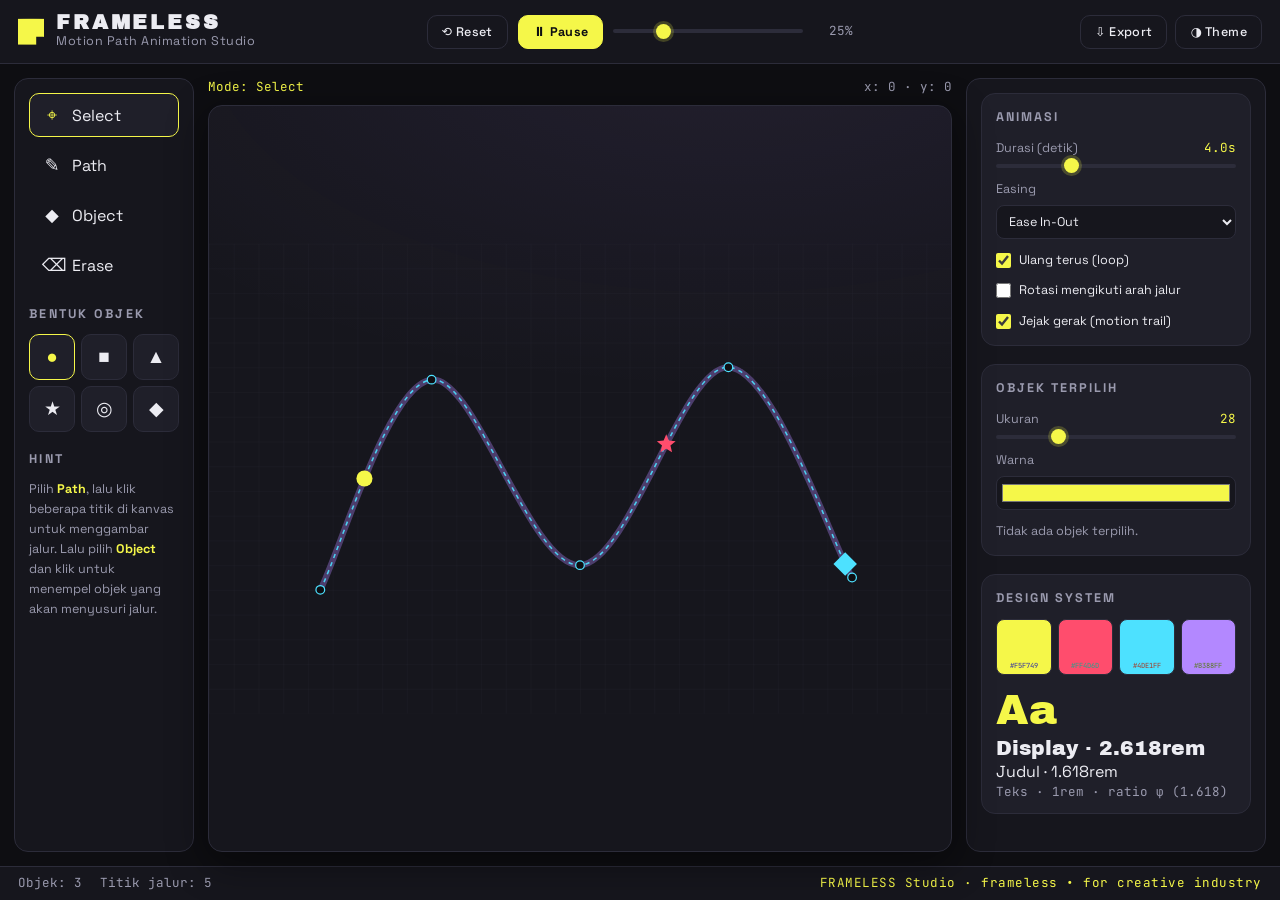
==== index.html @ 623d130c "FRAMELESS Motion Path Animation Studio: initial commit" ====
<!DOCTYPE html>
<html lang="id">
<head>
  <meta charset="UTF-8" />
  <meta name="viewport" content="width=device-width, initial-scale=1.0" />
  <meta name="description" content="FRAMELESS Motion Path Animation Studio — alat multifungsi untuk desainer kreatif. Gambar jalur gerak, animasikan objek, dan kelola design system." />
  <title>FRAMELESS · Motion Path Animation Studio</title>
  <link rel="preconnect" href="https://fonts.googleapis.com" />
  <link rel="preconnect" href="https://fonts.gstatic.com" crossorigin />
  <link href="https://fonts.googleapis.com/css2?family=Space+Grotesk:wght@400;500;700&family=Archivo+Black&family=JetBrains+Mono:wght@400;500&display=swap" rel="stylesheet" />
  <link rel="stylesheet" href="styles.css" />
</head>
<body>
  <!-- ============ TOP BAR ============ -->
  <header class="topbar">
    <div class="brand">
      <span class="brand__mark" aria-hidden="true"></span>
      <div class="brand__text">
        <h1 class="brand__name">FRAMELESS</h1>
        <p class="brand__tag">Motion Path Animation Studio</p>
      </div>
    </div>

    <div class="transport" role="group" aria-label="Kontrol pemutaran">
      <button class="btn btn--ghost" id="btnReset" title="Reset ke awal">⟲ Reset</button>
      <button class="btn btn--primary" id="btnPlay" title="Putar / Jeda animasi">▶ Play</button>
      <div class="transport__scrub">
        <input type="range" id="scrubber" min="0" max="1000" value="0" step="1" aria-label="Garis waktu" />
        <span class="transport__time" id="timeLabel">0%</span>
      </div>
    </div>

    <div class="topbar__right">
      <button class="btn btn--ghost" id="btnExport" title="Ekspor konfigurasi sebagai JSON">⇩ Export</button>
      <button class="btn btn--ghost" id="btnTheme" title="Ganti suasana warna">◑ Theme</button>
    </div>
  </header>

  <!-- ============ WORKSPACE ============ -->
  <main class="workspace">
    <!-- ---- LEFT: TOOLS ---- -->
    <aside class="rail rail--left" aria-label="Perkakas">
      <nav class="tools">
        <button class="tool is-active" data-tool="select" title="Pilih & pindahkan objek (V)">
          <span class="tool__icon">⌖</span><span class="tool__label">Select</span>
        </button>
        <button class="tool" data-tool="path" title="Gambar jalur gerak (P)">
          <span class="tool__icon">✎</span><span class="tool__label">Path</span>
        </button>
        <button class="tool" data-tool="object" title="Tempel objek (O)">
          <span class="tool__icon">◆</span><span class="tool__label">Object</span>
        </button>
        <button class="tool" data-tool="erase" title="Hapus (E)">
          <span class="tool__icon">⌫</span><span class="tool__label">Erase</span>
        </button>
      </nav>

      <div class="rail__group">
        <h2 class="rail__title">Bentuk Objek</h2>
        <div class="shape-grid" id="shapeGrid">
          <button class="shape is-active" data-shape="circle" aria-label="Lingkaran">●</button>
          <button class="shape" data-shape="square" aria-label="Kotak">■</button>
          <button class="shape" data-shape="triangle" aria-label="Segitiga">▲</button>
          <button class="shape" data-shape="star" aria-label="Bintang">★</button>
          <button class="shape" data-shape="ring" aria-label="Cincin">◎</button>
          <button class="shape" data-shape="diamond" aria-label="Berlian">◆</button>
        </div>
      </div>

      <div class="rail__group">
        <h2 class="rail__title">Hint</h2>
        <p class="hint" id="hint">Pilih <b>Path</b>, lalu klik beberapa titik di kanvas untuk menggambar jalur. Lalu pilih <b>Object</b> dan klik untuk menempel objek yang akan menyusuri jalur.</p>
      </div>
    </aside>

    <!-- ---- CENTER: CANVAS ---- -->
    <section class="stage" aria-label="Kanvas">
      <div class="stage__meta">
        <span id="stageHint" class="stage__hint">Mode: Select</span>
        <span class="stage__coords" id="coords">x: 0 · y: 0</span>
      </div>
      <div class="canvas-wrap" id="canvasWrap">
        <svg id="canvas" class="canvas" viewBox="0 0 1200 760" preserveAspectRatio="xMidYMid meet">
          <defs>
            <pattern id="grid" width="40" height="40" patternUnits="userSpaceOnUse">
              <path d="M 40 0 L 0 0 0 40" fill="none" class="grid-line" />
            </pattern>
          </defs>
          <rect width="100%" height="100%" fill="url(#grid)" />
          <!-- path, objects, dan traveling markers di-inject oleh app.js -->
          <g id="layerPaths"></g>
          <g id="layerObjects"></g>
          <g id="layerTravelers"></g>
        </svg>
      </div>
    </section>

    <!-- ---- RIGHT: PROPERTIES + DESIGN SYSTEM ---- -->
    <aside class="rail rail--right" aria-label="Properti">
      <div class="panel">
        <h2 class="panel__title">Animasi</h2>
        <label class="field">
          <span class="field__label">Durasi (detik)</span>
          <input type="range" id="duration" min="0.5" max="12" step="0.1" value="4" />
          <output class="field__out" id="durationOut">4.0s</output>
        </label>
        <label class="field">
          <span class="field__label">Easing</span>
          <select id="easing">
            <option value="linear">Linear</option>
            <option value="easeInOut" selected>Ease In-Out</option>
            <option value="easeIn">Ease In</option>
            <option value="easeOut">Ease Out</option>
            <option value="elastic">Elastic</option>
            <option value="bounce">Bounce</option>
          </select>
        </label>
        <label class="field field--check">
          <input type="checkbox" id="loop" checked />
          <span>Ulang terus (loop)</span>
        </label>
        <label class="field field--check">
          <input type="checkbox" id="orient" />
          <span>Rotasi mengikuti arah jalur</span>
        </label>
        <label class="field field--check">
          <input type="checkbox" id="trail" checked />
          <span>Jejak gerak (motion trail)</span>
        </label>
      </div>

      <div class="panel">
        <h2 class="panel__title">Objek Terpilih</h2>
        <label class="field">
          <span class="field__label">Ukuran</span>
          <input type="range" id="objSize" min="8" max="90" step="1" value="28" />
          <output class="field__out" id="objSizeOut">28</output>
        </label>
        <label class="field">
          <span class="field__label">Warna</span>
          <input type="color" id="objColor" value="#F5F749" />
        </label>
        <p class="panel__note" id="objNote">Tidak ada objek terpilih.</p>
      </div>

      <div class="panel">
        <h2 class="panel__title">Design System</h2>
        <div class="palette" id="palette" aria-label="Palet warna aktif"></div>
        <div class="type-scale">
          <p class="ts ts--xl">Aa</p>
          <p class="ts ts--lg">Display · 2.618rem</p>
          <p class="ts ts--md">Judul · 1.618rem</p>
          <p class="ts ts--sm">Teks · 1rem · ratio φ (1.618)</p>
        </div>
      </div>
    </aside>
  </main>

  <footer class="statusbar">
    <span id="statusObjects">Objek: 0</span>
    <span id="statusPoints">Titik jalur: 0</span>
    <span class="statusbar__spacer"></span>
    <span class="statusbar__credit">FRAMELESS Studio · frameless • for creative industry</span>
  </footer>

  <script src="app.js"></script>
</body>
</html>
---- styles.css ----
/* =========================================================
   FRAMELESS · Motion Path Animation Studio
   Design System — anti-mainstream "brutalist neon lab"
   Rasio tipografi: Golden Ratio φ = 1.618
   ========================================================= */

:root {
  /* ---- Palet: "Midnight Lab" (default) ---- */
  --bg:        #0E0E12;   /* near-black ink      */
  --bg-2:      #16161D;   /* panel surface       */
  --bg-3:      #1F1F29;   /* raised surface      */
  --line:      #2C2C3A;   /* hairline border     */
  --ink:       #ECECF2;   /* primary text        */
  --ink-soft:  #9A9AAE;   /* secondary text      */

  --accent:    #F5F749;   /* acid lime — signature */
  --accent-2:  #FF4D6D;   /* hot coral           */
  --accent-3:  #4DE1FF;   /* cyber cyan          */
  --accent-4:  #B388FF;   /* ultraviolet         */

  /* ---- Tipografi skala φ (base 16px) ---- */
  --t-xl: 2.618rem;
  --t-lg: 1.618rem;
  --t-md: 1.272rem;
  --t-sm: 1rem;
  --t-xs: 0.786rem;

  --font-display: "Archivo Black", system-ui, sans-serif;
  --font-ui: "Space Grotesk", system-ui, sans-serif;
  --font-mono: "JetBrains Mono", ui-monospace, monospace;

  /* ---- Layout ---- */
  --rail-left: 180px;
  --rail-right: 300px;
  --topbar-h: 64px;
  --status-h: 34px;
  --radius: 14px;
  --gap: 14px;

  --shadow: 0 10px 40px rgba(0,0,0,.45);
}

/* "Solar" alt theme — ditukar via .theme-solar di <body> */
body.theme-solar {
  --bg:       #F4F1E8;
  --bg-2:     #FFFFFF;
  --bg-3:     #EDE8DA;
  --line:     #D8D1BE;
  --ink:      #1A1A20;
  --ink-soft: #6B6657;
  --accent:   #FF5A1F;
  --accent-2: #0057FF;
  --accent-3: #00A878;
  --accent-4: #9B51E0;
  --shadow:   0 10px 40px rgba(0,0,0,.12);
}

* { box-sizing: border-box; margin: 0; padding: 0; }

html, body { height: 100%; }

body {
  background: var(--bg);
  color: var(--ink);
  font-family: var(--font-ui);
  font-size: var(--t-sm);
  line-height: 1.5;
  display: grid;
  grid-template-rows: var(--topbar-h) 1fr var(--status-h);
  height: 100vh;
  overflow: hidden;
  -webkit-font-smoothing: antialiased;
  transition: background .3s ease, color .3s ease;
}

/* =================== TOP BAR =================== */
.topbar {
  display: grid;
  grid-template-columns: 1fr auto 1fr;
  align-items: center;
  gap: var(--gap);
  padding: 0 18px;
  background: var(--bg-2);
  border-bottom: 1px solid var(--line);
}

.brand { display: flex; align-items: center; gap: 12px; }
.brand__mark {
  width: 26px; height: 26px;
  background: var(--accent);
  clip-path: polygon(0 0, 100% 0, 100% 70%, 70% 70%, 70% 100%, 0 100%);
  box-shadow: 0 0 18px var(--accent);
}
.brand__name {
  font-family: var(--font-display);
  font-size: var(--t-md);
  letter-spacing: .14em;
  line-height: 1;
}
.brand__tag {
  font-size: var(--t-xs);
  color: var(--ink-soft);
  letter-spacing: .04em;
}

.transport { display: flex; align-items: center; gap: 10px; }
.transport__scrub { display: flex; align-items: center; gap: 8px; min-width: 240px; }
.transport__time {
  font-family: var(--font-mono);
  font-size: var(--t-xs);
  color: var(--ink-soft);
  min-width: 42px; text-align: right;
}
.topbar__right { display: flex; justify-content: flex-end; gap: 8px; }

/* =================== BUTTONS =================== */
.btn {
  font-family: var(--font-ui);
  font-size: var(--t-xs);
  font-weight: 500;
  letter-spacing: .03em;
  color: var(--ink);
  background: var(--bg-3);
  border: 1px solid var(--line);
  border-radius: 10px;
  padding: 8px 14px;
  cursor: pointer;
  transition: transform .08s ease, background .2s ease, border-color .2s ease;
  white-space: nowrap;
}
.btn:hover { border-color: var(--accent); transform: translateY(-1px); }
.btn:active { transform: translateY(0); }
.btn--primary {
  background: var(--accent);
  color: #0E0E12;
  border-color: var(--accent);
  font-weight: 700;
}
.btn--primary:hover { box-shadow: 0 0 16px var(--accent); }
.btn--ghost { background: transparent; }

/* =================== WORKSPACE =================== */
.workspace {
  display: grid;
  grid-template-columns: var(--rail-left) 1fr var(--rail-right);
  gap: var(--gap);
  padding: var(--gap);
  min-height: 0;
}

.rail {
  background: var(--bg-2);
  border: 1px solid var(--line);
  border-radius: var(--radius);
  padding: 14px;
  overflow-y: auto;
  display: flex;
  flex-direction: column;
  gap: 18px;
}

.rail__group { display: flex; flex-direction: column; gap: 10px; }
.rail__title {
  font-size: var(--t-xs);
  text-transform: uppercase;
  letter-spacing: .18em;
  color: var(--ink-soft);
  font-weight: 700;
}

/* ---- Tools ---- */
.tools { display: flex; flex-direction: column; gap: 6px; }
.tool {
  display: flex; align-items: center; gap: 10px;
  padding: 10px 12px;
  background: transparent;
  border: 1px solid transparent;
  border-radius: 10px;
  color: var(--ink);
  cursor: pointer;
  font-family: var(--font-ui);
  font-size: var(--t-sm);
  transition: background .15s ease, border-color .15s ease;
  text-align: left;
}
.tool:hover { background: var(--bg-3); }
.tool.is-active {
  background: var(--bg-3);
  border-color: var(--accent);
}
.tool.is-active .tool__icon { color: var(--accent); }
.tool__icon { font-size: 1.1rem; width: 20px; text-align: center; }

/* ---- Shape grid ---- */
.shape-grid { display: grid; grid-template-columns: repeat(3, 1fr); gap: 6px; }
.shape {
  aspect-ratio: 1;
  display: grid; place-items: center;
  font-size: 1.2rem;
  background: var(--bg-3);
  border: 1px solid var(--line);
  border-radius: 10px;
  color: var(--ink);
  cursor: pointer;
  transition: border-color .15s ease, transform .08s ease;
}
.shape:hover { transform: translateY(-2px); }
.shape.is-active { border-color: var(--accent); color: var(--accent); }

.hint {
  font-size: var(--t-xs);
  color: var(--ink-soft);
  line-height: 1.6;
}
.hint b { color: var(--accent); font-weight: 700; }

/* =================== STAGE =================== */
.stage {
  display: flex;
  flex-direction: column;
  gap: 8px;
  min-width: 0;
}
.stage__meta {
  display: flex; justify-content: space-between; align-items: center;
  font-family: var(--font-mono);
  font-size: var(--t-xs);
  color: var(--ink-soft);
}
.stage__hint { color: var(--accent); }

.canvas-wrap {
  flex: 1;
  background:
    radial-gradient(1200px 600px at 70% -10%, rgba(179,136,255,.08), transparent 60%),
    var(--bg-2);
  border: 1px solid var(--line);
  border-radius: var(--radius);
  overflow: hidden;
  box-shadow: var(--shadow);
  position: relative;
  min-height: 0;
}
.canvas-wrap { touch-action: none; }
.canvas { width: 100%; height: 100%; display: block; cursor: crosshair; touch-action: none; }
.mp-node, .mp-obj { touch-action: none; }
.grid-line { stroke: var(--line); stroke-width: 1; opacity: .5; }

/* SVG motion elements */
.mp-path {
  fill: none;
  stroke: var(--accent-3);
  stroke-width: 2.5;
  stroke-dasharray: 7 7;
  opacity: .9;
}
.mp-node {
  fill: var(--bg);
  stroke: var(--accent-3);
  stroke-width: 2;
  cursor: grab;
}
.mp-node:hover { fill: var(--accent-3); }
.mp-trail { fill: none; opacity: .35; }
.mp-obj { cursor: pointer; }
.mp-obj.is-selected { outline: none; }
.sel-ring {
  fill: none;
  stroke: var(--accent);
  stroke-width: 2;
  stroke-dasharray: 4 4;
}

/* =================== PANELS (right) =================== */
.panel {
  background: var(--bg-3);
  border: 1px solid var(--line);
  border-radius: var(--radius);
  padding: 14px;
  display: flex;
  flex-direction: column;
  gap: 12px;
}
.panel__title {
  font-size: var(--t-xs);
  text-transform: uppercase;
  letter-spacing: .16em;
  color: var(--ink-soft);
  font-weight: 700;
}
.panel__note { font-size: var(--t-xs); color: var(--ink-soft); }

.field { display: flex; flex-direction: column; gap: 6px; position: relative; }
.field__label { font-size: var(--t-xs); color: var(--ink-soft); }
.field__out {
  position: absolute; right: 0; top: 0;
  font-family: var(--font-mono);
  font-size: var(--t-xs);
  color: var(--accent);
}
.field--check { flex-direction: row; align-items: center; gap: 8px; }
.field--check span { font-size: var(--t-xs); }

input[type="range"] {
  -webkit-appearance: none; appearance: none;
  width: 100%; height: 4px;
  background: var(--line);
  border-radius: 4px; outline: none;
}
input[type="range"]::-webkit-slider-thumb {
  -webkit-appearance: none; appearance: none;
  width: 15px; height: 15px; border-radius: 50%;
  background: var(--accent); cursor: pointer;
  box-shadow: 0 0 0 3px rgba(245,247,73,.2);
}
input[type="range"]::-moz-range-thumb {
  width: 15px; height: 15px; border: none; border-radius: 50%;
  background: var(--accent); cursor: pointer;
}
select, input[type="color"] {
  width: 100%;
  background: var(--bg-2);
  color: var(--ink);
  border: 1px solid var(--line);
  border-radius: 8px;
  padding: 7px 8px;
  font-family: var(--font-ui);
  font-size: var(--t-xs);
  cursor: pointer;
}
input[type="color"] { height: 34px; padding: 3px; }
input[type="checkbox"] { accent-color: var(--accent); width: 15px; height: 15px; cursor: pointer; }

/* ---- Palette swatches ---- */
.palette { display: grid; grid-template-columns: repeat(4, 1fr); gap: 6px; }
.swatch {
  aspect-ratio: 1;
  border-radius: 8px;
  border: 1px solid var(--line);
  position: relative;
  cursor: pointer;
}
.swatch::after {
  content: attr(data-hex);
  position: absolute; inset: auto 0 2px 0;
  font-family: var(--font-mono);
  font-size: 7px;
  text-align: center;
  color: rgba(255,255,255,.85);
  mix-blend-mode: difference;
}

/* ---- Type scale showcase ---- */
.type-scale { display: flex; flex-direction: column; gap: 4px; }
.ts { line-height: 1.1; }
.ts--xl { font-family: var(--font-display); font-size: var(--t-xl); color: var(--accent); }
.ts--lg { font-family: var(--font-display); font-size: var(--t-md); }
.ts--md { font-size: var(--t-sm); color: var(--ink); }
.ts--sm { font-size: var(--t-xs); color: var(--ink-soft); font-family: var(--font-mono); }

/* =================== STATUS BAR =================== */
.statusbar {
  display: flex; align-items: center; gap: 18px;
  padding: 0 18px;
  background: var(--bg-2);
  border-top: 1px solid var(--line);
  font-family: var(--font-mono);
  font-size: var(--t-xs);
  color: var(--ink-soft);
}
.statusbar__spacer { flex: 1; }
.statusbar__credit { color: var(--accent); letter-spacing: .04em; }

/* =================== SCROLLBAR =================== */
.rail::-webkit-scrollbar { width: 8px; }
.rail::-webkit-scrollbar-thumb { background: var(--line); border-radius: 8px; }

/* =================== RESPONSIVE =================== */
@media (max-width: 1024px) {
  :root { --rail-left: 140px; --rail-right: 240px; }
  .transport__scrub { min-width: 150px; }
}
@media (max-width: 760px) {
  body { grid-template-rows: auto 1fr auto; overflow: auto; }
  .workspace { grid-template-columns: 1fr; }
  .rail { flex-direction: row; flex-wrap: wrap; }
  .stage { min-height: 60vh; }
}
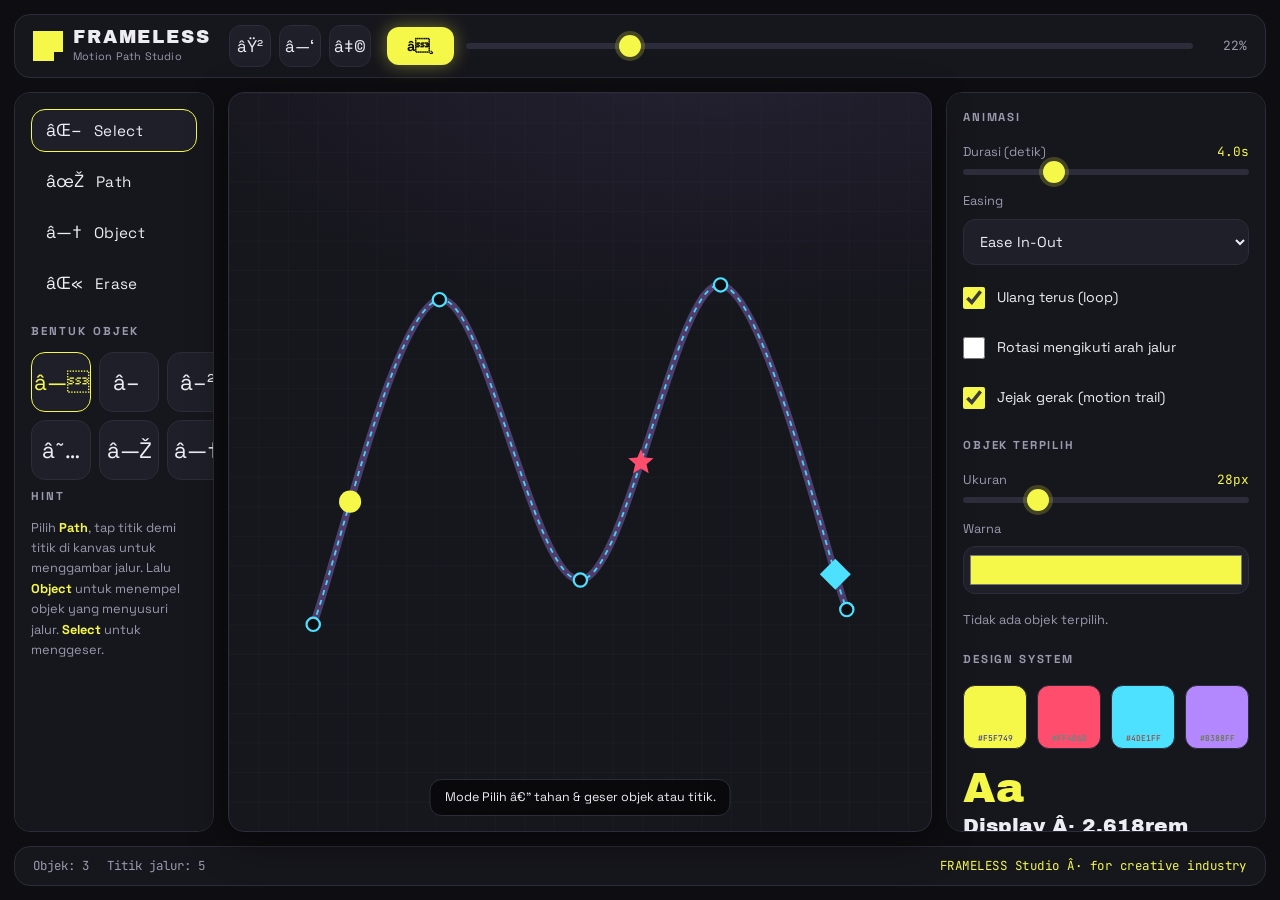
==== commit fd9dc2df: "Samakan versi 3-file (index.html) dengan build mobile-first FRAMELESS" ====
--- a/index.html
+++ b/index.html
@@ -1,8 +1,9 @@
-<!DOCTYPE html>
+﻿<!DOCTYPE html>
 <html lang="id">
 <head>
   <meta charset="UTF-8" />
-  <meta name="viewport" content="width=device-width, initial-scale=1.0" />
+  <meta name="viewport" content="width=device-width, initial-scale=1.0, maximum-scale=1.0, user-scalable=no, viewport-fit=cover" />
+  <meta name="theme-color" content="#0E0E12" />
   <meta name="description" content="FRAMELESS Motion Path Animation Studio — alat multifungsi untuk desainer kreatif. Gambar jalur gerak, animasikan objek, dan kelola design system." />
   <title>FRAMELESS · Motion Path Animation Studio</title>
   <link rel="preconnect" href="https://fonts.googleapis.com" />
@@ -11,74 +12,55 @@
   <link rel="stylesheet" href="styles.css" />
 </head>
 <body>
-  <!-- ============ TOP BAR ============ -->
-  <header class="topbar">
-    <div class="brand">
-      <span class="brand__mark" aria-hidden="true"></span>
-      <div class="brand__text">
-        <h1 class="brand__name">FRAMELESS</h1>
-        <p class="brand__tag">Motion Path Animation Studio</p>
-      </div>
-    </div>
 
-    <div class="transport" role="group" aria-label="Kontrol pemutaran">
-      <button class="btn btn--ghost" id="btnReset" title="Reset ke awal">⟲ Reset</button>
-      <button class="btn btn--primary" id="btnPlay" title="Putar / Jeda animasi">▶ Play</button>
-      <div class="transport__scrub">
-        <input type="range" id="scrubber" min="0" max="1000" value="0" step="1" aria-label="Garis waktu" />
-        <span class="transport__time" id="timeLabel">0%</span>
-      </div>
-    </div>
-
-    <div class="topbar__right">
-      <button class="btn btn--ghost" id="btnExport" title="Ekspor konfigurasi sebagai JSON">⇩ Export</button>
-      <button class="btn btn--ghost" id="btnTheme" title="Ganti suasana warna">◑ Theme</button>
-    </div>
-  </header>
-
-  <!-- ============ WORKSPACE ============ -->
-  <main class="workspace">
-    <!-- ---- LEFT: TOOLS ---- -->
-    <aside class="rail rail--left" aria-label="Perkakas">
-      <nav class="tools">
-        <button class="tool is-active" data-tool="select" title="Pilih & pindahkan objek (V)">
-          <span class="tool__icon">⌖</span><span class="tool__label">Select</span>
-        </button>
-        <button class="tool" data-tool="path" title="Gambar jalur gerak (P)">
-          <span class="tool__icon">✎</span><span class="tool__label">Path</span>
-        </button>
-        <button class="tool" data-tool="object" title="Tempel objek (O)">
-          <span class="tool__icon">◆</span><span class="tool__label">Object</span>
-        </button>
-        <button class="tool" data-tool="erase" title="Hapus (E)">
-          <span class="tool__icon">⌫</span><span class="tool__label">Erase</span>
-        </button>
-      </nav>
-
-      <div class="rail__group">
-        <h2 class="rail__title">Bentuk Objek</h2>
-        <div class="shape-grid" id="shapeGrid">
-          <button class="shape is-active" data-shape="circle" aria-label="Lingkaran">●</button>
-          <button class="shape" data-shape="square" aria-label="Kotak">■</button>
-          <button class="shape" data-shape="triangle" aria-label="Segitiga">▲</button>
-          <button class="shape" data-shape="star" aria-label="Bintang">★</button>
-          <button class="shape" data-shape="ring" aria-label="Cincin">◎</button>
-          <button class="shape" data-shape="diamond" aria-label="Berlian">◆</button>
+  <div class="app">
+    <!-- ============ TOP BAR ============ -->
+    <header class="topbar">
+      <!-- Baris 1: brand + tombol aksi -->
+      <div class="topbar__row topbar__row--main">
+        <div class="brand">
+          <span class="brand__mark" aria-hidden="true"></span>
+          <div class="brand__text">
+            <div class="brand__name">FRAMELESS</div>
+            <div class="brand__tag">Motion Path Studio</div>
+          </div>
+        </div>
+        <div class="topbar__actions">
+          <button class="icon-btn" id="btnReset" title="Reset">âŸ²</button>
+          <button class="icon-btn" id="btnTheme" title="Ganti tema">â—‘</button>
+          <button class="icon-btn" id="btnExport" title="Export JSON">â‡©</button>
         </div>
       </div>
+      <!-- Baris 2: play + timeline memanjang penuh -->
+      <div class="topbar__row topbar__row--transport">
+        <button class="btn-play" id="btnPlay" title="Play / Pause">â–¶</button>
+        <div class="scrubbar">
+          <input type="range" id="scrubber" min="0" max="1000" value="0" step="1" aria-label="Garis waktu" />
+          <span class="time" id="timeLabel">0%</span>
+        </div>
+      </div>
+    </header>
 
+    <!-- ============ LEFT RAIL (desktop only) ============ -->
+    <aside class="rail rail--left" aria-label="Perkakas">
+      <nav class="tools" id="desktopTools">
+        <button class="tool is-active" data-tool="select"><span class="tool__icon">âŒ–</span><span class="tool__label">Select</span></button>
+        <button class="tool" data-tool="path"><span class="tool__icon">âœŽ</span><span class="tool__label">Path</span></button>
+        <button class="tool" data-tool="object"><span class="tool__icon">â—†</span><span class="tool__label">Object</span></button>
+        <button class="tool" data-tool="erase"><span class="tool__icon">âŒ«</span><span class="tool__label">Erase</span></button>
+      </nav>
       <div class="rail__group">
-        <h2 class="rail__title">Hint</h2>
-        <p class="hint" id="hint">Pilih <b>Path</b>, lalu klik beberapa titik di kanvas untuk menggambar jalur. Lalu pilih <b>Object</b> dan klik untuk menempel objek yang akan menyusuri jalur.</p>
+        <div class="rail__title">Bentuk Objek</div>
+        <div class="shape-grid" data-shapehost></div>
+      </div>
+      <div class="rail__group">
+        <div class="rail__title">Hint</div>
+        <p class="hint">Pilih <b>Path</b>, tap titik demi titik di kanvas untuk menggambar jalur. Lalu <b>Object</b> untuk menempel objek yang menyusuri jalur. <b>Select</b> untuk menggeser.</p>
       </div>
     </aside>
 
-    <!-- ---- CENTER: CANVAS ---- -->
+    <!-- ============ STAGE ============ -->
     <section class="stage" aria-label="Kanvas">
-      <div class="stage__meta">
-        <span id="stageHint" class="stage__hint">Mode: Select</span>
-        <span class="stage__coords" id="coords">x: 0 · y: 0</span>
-      </div>
       <div class="canvas-wrap" id="canvasWrap">
         <svg id="canvas" class="canvas" viewBox="0 0 1200 760" preserveAspectRatio="xMidYMid meet">
           <defs>
@@ -87,81 +69,62 @@
             </pattern>
           </defs>
           <rect width="100%" height="100%" fill="url(#grid)" />
-          <!-- path, objects, dan traveling markers di-inject oleh app.js -->
           <g id="layerPaths"></g>
           <g id="layerObjects"></g>
-          <g id="layerTravelers"></g>
         </svg>
       </div>
+      <div class="stage-hud">
+        <span class="mode" id="stageHint">Select</span>
+        <span class="coords" id="coords">x:0 y:0</span>
+      </div>
+      <div class="hint-toast" id="hintToast"></div>
     </section>
 
-    <!-- ---- RIGHT: PROPERTIES + DESIGN SYSTEM ---- -->
+    <!-- ============ RIGHT RAIL (desktop only) ============ -->
     <aside class="rail rail--right" aria-label="Properti">
-      <div class="panel">
-        <h2 class="panel__title">Animasi</h2>
-        <label class="field">
-          <span class="field__label">Durasi (detik)</span>
-          <input type="range" id="duration" min="0.5" max="12" step="0.1" value="4" />
-          <output class="field__out" id="durationOut">4.0s</output>
-        </label>
-        <label class="field">
-          <span class="field__label">Easing</span>
-          <select id="easing">
-            <option value="linear">Linear</option>
-            <option value="easeInOut" selected>Ease In-Out</option>
-            <option value="easeIn">Ease In</option>
-            <option value="easeOut">Ease Out</option>
-            <option value="elastic">Elastic</option>
-            <option value="bounce">Bounce</option>
-          </select>
-        </label>
-        <label class="field field--check">
-          <input type="checkbox" id="loop" checked />
-          <span>Ulang terus (loop)</span>
-        </label>
-        <label class="field field--check">
-          <input type="checkbox" id="orient" />
-          <span>Rotasi mengikuti arah jalur</span>
-        </label>
-        <label class="field field--check">
-          <input type="checkbox" id="trail" checked />
-          <span>Jejak gerak (motion trail)</span>
-        </label>
+      <div class="panel" data-panelhost="anim"></div>
+      <div class="panel" data-panelhost="obj"></div>
+      <div class="panel" data-panelhost="design"></div>
+    </aside>
+
+    <!-- ============ BOTTOM TOOLBAR (mobile only) ============ -->
+    <nav class="toolbar" id="mobileTools" aria-label="Perkakas">
+      <button class="tool is-active" data-tool="select"><span class="tool__icon">âŒ–</span><span class="tool__label">Pilih</span></button>
+      <button class="tool" data-tool="path"><span class="tool__icon">âœŽ</span><span class="tool__label">Jalur</span></button>
+      <button class="tool" data-tool="object"><span class="tool__icon">â—†</span><span class="tool__label">Objek</span></button>
+      <button class="tool" data-tool="erase"><span class="tool__icon">âŒ«</span><span class="tool__label">Hapus</span></button>
+      <button class="tool tool--sheet" id="btnSheet"><span class="tool__icon">âš™</span><span class="tool__label">Atur</span></button>
+    </nav>
+
+    <!-- ============ STATUS BAR (desktop only) ============ -->
+    <footer class="statusbar">
+      <span id="statusObjects">Objek: 0</span>
+      <span id="statusPoints">Titik jalur: 0</span>
+      <span class="statusbar__spacer"></span>
+      <span class="statusbar__credit">FRAMELESS Studio Â· for creative industry</span>
+    </footer>
+  </div>
+
+  <!-- ============ MOBILE BOTTOM SHEET ============ -->
+  <div class="scrim" id="scrim"></div>
+  <section class="sheet" id="sheet" aria-label="Panel pengaturan">
+    <div class="sheet__grab" id="sheetGrab">
+      <div class="sheet__tabs">
+        <button class="sheet__tab is-active" data-page="anim">Animasi</button>
+        <button class="sheet__tab" data-page="obj">Objek</button>
+        <button class="sheet__tab" data-page="design">Sistem</button>
       </div>
-
-      <div class="panel">
-        <h2 class="panel__title">Objek Terpilih</h2>
-        <label class="field">
-          <span class="field__label">Ukuran</span>
-          <input type="range" id="objSize" min="8" max="90" step="1" value="28" />
-          <output class="field__out" id="objSizeOut">28</output>
-        </label>
-        <label class="field">
-          <span class="field__label">Warna</span>
-          <input type="color" id="objColor" value="#F5F749" />
-        </label>
-        <p class="panel__note" id="objNote">Tidak ada objek terpilih.</p>
+    </div>
+    <div class="sheet__page is-active" data-page="anim"><div class="panel" data-panelhost="anim-m"></div></div>
+    <div class="sheet__page" data-page="obj">
+      <div class="rail__group" style="margin-bottom:16px;">
+        <div class="rail__title">Bentuk Objek</div>
+        <div class="shape-grid" data-shapehost></div>
       </div>
-
-      <div class="panel">
-        <h2 class="panel__title">Design System</h2>
-        <div class="palette" id="palette" aria-label="Palet warna aktif"></div>
-        <div class="type-scale">
-          <p class="ts ts--xl">Aa</p>
-          <p class="ts ts--lg">Display · 2.618rem</p>
-          <p class="ts ts--md">Judul · 1.618rem</p>
-          <p class="ts ts--sm">Teks · 1rem · ratio φ (1.618)</p>
-        </div>
-      </div>
-    </aside>
-  </main>
-
-  <footer class="statusbar">
-    <span id="statusObjects">Objek: 0</span>
-    <span id="statusPoints">Titik jalur: 0</span>
-    <span class="statusbar__spacer"></span>
-    <span class="statusbar__credit">FRAMELESS Studio · frameless • for creative industry</span>
-  </footer>
+      <div class="panel" data-panelhost="obj-m"></div>
+    </div>
+    <div class="sheet__page" data-page="design"><div class="panel" data-panelhost="design-m"></div></div>
+  </section>
 
   <script src="app.js"></script>
 </body>
--- a/styles.css
+++ b/styles.css
@@ -1,388 +1,340 @@
+﻿/* =========================================================
+   FRAMELESS Â· Motion Path Animation Studio
+   Mobile-first responsive Â· "brutalist neon lab"
+   Golden Ratio Ï† = 1.618
+   ========================================================= */
+
+:root {
+  --bg:#0E0E12; --bg-2:#16161D; --bg-3:#1F1F29; --line:#2C2C3A;
+  --ink:#ECECF2; --ink-soft:#9A9AAE;
+  --accent:#F5F749; --accent-2:#FF4D6D; --accent-3:#4DE1FF; --accent-4:#B388FF;
+
+  --t-xl:2.618rem; --t-lg:1.618rem; --t-md:1.272rem; --t-sm:1rem; --t-xs:.82rem;
+
+  --font-display:"Archivo Black","Arial Black",system-ui,sans-serif;
+  --font-ui:"Space Grotesk",system-ui,"Segoe UI",Roboto,sans-serif;
+  --font-mono:"JetBrains Mono",ui-monospace,"Courier New",monospace;
+
+  --radius:16px; --gap:14px;
+  --shadow:0 10px 40px rgba(0,0,0,.45);
+  --safe-b:env(safe-area-inset-bottom,0px);
+  --safe-t:env(safe-area-inset-top,0px);
+}
+body.theme-solar {
+  --bg:#F4F1E8; --bg-2:#FFFFFF; --bg-3:#EDE8DA; --line:#D8D1BE;
+  --ink:#1A1A20; --ink-soft:#6B6657;
+  --accent:#FF5A1F; --accent-2:#0057FF; --accent-3:#00A878; --accent-4:#9B51E0;
+  --shadow:0 10px 40px rgba(0,0,0,.12);
+}
+body.theme-solar { --theme-color:#F4F1E8; }
+
+* { box-sizing:border-box; margin:0; padding:0; -webkit-tap-highlight-color:transparent; }
+html, body { height:100%; }
+body {
+  background:var(--bg); color:var(--ink);
+  font-family:var(--font-ui); font-size:var(--t-sm); line-height:1.5;
+  height:100dvh; overflow:hidden;
+  -webkit-font-smoothing:antialiased;
+  transition:background .3s ease, color .3s ease;
+}
+button { font-family:inherit; }
+
 /* =========================================================
-   FRAMELESS · Motion Path Animation Studio
-   Design System — anti-mainstream "brutalist neon lab"
-   Rasio tipografi: Golden Ratio φ = 1.618
+   APP SHELL â€” default = MOBILE layout
    ========================================================= */
-
-:root {
-  /* ---- Palet: "Midnight Lab" (default) ---- */
-  --bg:        #0E0E12;   /* near-black ink      */
-  --bg-2:      #16161D;   /* panel surface       */
-  --bg-3:      #1F1F29;   /* raised surface      */
-  --line:      #2C2C3A;   /* hairline border     */
-  --ink:       #ECECF2;   /* primary text        */
-  --ink-soft:  #9A9AAE;   /* secondary text      */
-
-  --accent:    #F5F749;   /* acid lime — signature */
-  --accent-2:  #FF4D6D;   /* hot coral           */
-  --accent-3:  #4DE1FF;   /* cyber cyan          */
-  --accent-4:  #B388FF;   /* ultraviolet         */
-
-  /* ---- Tipografi skala φ (base 16px) ---- */
-  --t-xl: 2.618rem;
-  --t-lg: 1.618rem;
-  --t-md: 1.272rem;
-  --t-sm: 1rem;
-  --t-xs: 0.786rem;
-
-  --font-display: "Archivo Black", system-ui, sans-serif;
-  --font-ui: "Space Grotesk", system-ui, sans-serif;
-  --font-mono: "JetBrains Mono", ui-monospace, monospace;
-
-  /* ---- Layout ---- */
-  --rail-left: 180px;
-  --rail-right: 300px;
-  --topbar-h: 64px;
-  --status-h: 34px;
-  --radius: 14px;
-  --gap: 14px;
-
-  --shadow: 0 10px 40px rgba(0,0,0,.45);
-}
-
-/* "Solar" alt theme — ditukar via .theme-solar di <body> */
-body.theme-solar {
-  --bg:       #F4F1E8;
-  --bg-2:     #FFFFFF;
-  --bg-3:     #EDE8DA;
-  --line:     #D8D1BE;
-  --ink:      #1A1A20;
-  --ink-soft: #6B6657;
-  --accent:   #FF5A1F;
-  --accent-2: #0057FF;
-  --accent-3: #00A878;
-  --accent-4: #9B51E0;
-  --shadow:   0 10px 40px rgba(0,0,0,.12);
-}
-
-* { box-sizing: border-box; margin: 0; padding: 0; }
-
-html, body { height: 100%; }
-
-body {
-  background: var(--bg);
-  color: var(--ink);
-  font-family: var(--font-ui);
-  font-size: var(--t-sm);
-  line-height: 1.5;
-  display: grid;
-  grid-template-rows: var(--topbar-h) 1fr var(--status-h);
-  height: 100vh;
-  overflow: hidden;
-  -webkit-font-smoothing: antialiased;
-  transition: background .3s ease, color .3s ease;
-}
-
-/* =================== TOP BAR =================== */
+.app {
+  display:grid;
+  grid-template-rows:auto 1fr auto;
+  height:100dvh;
+  padding-top:var(--safe-t);
+}
+
+/* ---------- TOP BAR (mobile) : dua baris rapi ---------- */
 .topbar {
-  display: grid;
-  grid-template-columns: 1fr auto 1fr;
-  align-items: center;
-  gap: var(--gap);
-  padding: 0 18px;
-  background: var(--bg-2);
-  border-bottom: 1px solid var(--line);
-}
-
-.brand { display: flex; align-items: center; gap: 12px; }
+  display:flex; flex-direction:column; gap:10px;
+  padding:12px 14px;
+  background:var(--bg-2);
+  border-bottom:1px solid var(--line);
+}
+.topbar__row { display:flex; align-items:center; gap:10px; }
+.topbar__row--main { justify-content:space-between; }
+
+.brand { display:flex; align-items:center; gap:10px; min-width:0; }
+.brand__text { min-width:0; }
 .brand__mark {
-  width: 26px; height: 26px;
-  background: var(--accent);
-  clip-path: polygon(0 0, 100% 0, 100% 70%, 70% 70%, 70% 100%, 0 100%);
-  box-shadow: 0 0 18px var(--accent);
-}
-.brand__name {
-  font-family: var(--font-display);
-  font-size: var(--t-md);
-  letter-spacing: .14em;
-  line-height: 1;
-}
-.brand__tag {
-  font-size: var(--t-xs);
-  color: var(--ink-soft);
-  letter-spacing: .04em;
-}
-
-.transport { display: flex; align-items: center; gap: 10px; }
-.transport__scrub { display: flex; align-items: center; gap: 8px; min-width: 240px; }
-.transport__time {
-  font-family: var(--font-mono);
-  font-size: var(--t-xs);
-  color: var(--ink-soft);
-  min-width: 42px; text-align: right;
-}
-.topbar__right { display: flex; justify-content: flex-end; gap: 8px; }
-
-/* =================== BUTTONS =================== */
-.btn {
-  font-family: var(--font-ui);
-  font-size: var(--t-xs);
-  font-weight: 500;
-  letter-spacing: .03em;
-  color: var(--ink);
-  background: var(--bg-3);
-  border: 1px solid var(--line);
-  border-radius: 10px;
-  padding: 8px 14px;
-  cursor: pointer;
-  transition: transform .08s ease, background .2s ease, border-color .2s ease;
-  white-space: nowrap;
-}
-.btn:hover { border-color: var(--accent); transform: translateY(-1px); }
-.btn:active { transform: translateY(0); }
-.btn--primary {
-  background: var(--accent);
-  color: #0E0E12;
-  border-color: var(--accent);
-  font-weight: 700;
-}
-.btn--primary:hover { box-shadow: 0 0 16px var(--accent); }
-.btn--ghost { background: transparent; }
-
-/* =================== WORKSPACE =================== */
-.workspace {
-  display: grid;
-  grid-template-columns: var(--rail-left) 1fr var(--rail-right);
-  gap: var(--gap);
-  padding: var(--gap);
-  min-height: 0;
-}
-
-.rail {
-  background: var(--bg-2);
-  border: 1px solid var(--line);
-  border-radius: var(--radius);
-  padding: 14px;
-  overflow-y: auto;
-  display: flex;
-  flex-direction: column;
-  gap: 18px;
-}
-
-.rail__group { display: flex; flex-direction: column; gap: 10px; }
-.rail__title {
-  font-size: var(--t-xs);
-  text-transform: uppercase;
-  letter-spacing: .18em;
-  color: var(--ink-soft);
-  font-weight: 700;
-}
-
-/* ---- Tools ---- */
-.tools { display: flex; flex-direction: column; gap: 6px; }
+  width:30px; height:30px; flex:0 0 auto;
+  background:var(--accent);
+  clip-path:polygon(0 0,100% 0,100% 70%,70% 70%,70% 100%,0 100%);
+  box-shadow:0 0 16px var(--accent);
+}
+.brand__name { font-family:var(--font-display); font-size:1.15rem; letter-spacing:.1em; line-height:1.05; white-space:nowrap; }
+.brand__tag { font-size:.68rem; color:var(--ink-soft); letter-spacing:.02em; white-space:nowrap; overflow:hidden; text-overflow:ellipsis; }
+
+.topbar__actions { display:flex; align-items:center; gap:8px; flex:0 0 auto; }
+
+/* baris transport: play + slider penuh */
+.topbar__row--transport { gap:12px; }
+
+.btn-play {
+  width:48px; height:48px; flex:0 0 auto;
+  display:grid; place-items:center;
+  font-size:1.15rem; font-weight:700;
+  background:var(--accent); color:#0E0E12;
+  border:none; border-radius:50%;
+  cursor:pointer;
+  box-shadow:0 0 18px rgba(245,247,73,.4);
+  transition:transform .08s ease;
+}
+.btn-play:active { transform:scale(.92); }
+
+.icon-btn {
+  width:42px; height:42px; flex:0 0 auto;
+  display:grid; place-items:center;
+  font-size:1.05rem;
+  background:var(--bg-3); color:var(--ink);
+  border:1px solid var(--line); border-radius:12px;
+  cursor:pointer;
+}
+.icon-btn:active { transform:scale(.94); }
+
+/* scrubbar mobile: memanjang penuh di baris transport */
+.scrubbar { flex:1; display:flex; align-items:center; gap:12px; min-width:0; }
+.scrubbar input[type="range"] { flex:1; min-width:0; }
+.scrubbar .time { font-family:var(--font-mono); font-size:.8rem; color:var(--ink-soft); min-width:42px; text-align:right; flex:0 0 auto; }
+
+/* ---------- STAGE ---------- */
+.stage { position:relative; min-height:0; background:var(--bg); }
+.canvas-wrap {
+  position:absolute; inset:10px;
+  background:
+    radial-gradient(1000px 500px at 70% -10%, rgba(179,136,255,.10), transparent 60%),
+    var(--bg-2);
+  border:1px solid var(--line);
+  border-radius:var(--radius);
+  overflow:hidden;
+  box-shadow:var(--shadow);
+  touch-action:none;
+}
+.canvas { width:100%; height:100%; display:block; cursor:crosshair; touch-action:none; }
+.grid-line { stroke:var(--line); stroke-width:1; opacity:.5; }
+
+/* badge mode + koordinat melayang di atas kanvas */
+.stage-hud {
+  position:absolute; top:18px; left:18px; right:18px;
+  display:flex; justify-content:space-between; align-items:center;
+  pointer-events:none;
+  font-family:var(--font-mono); font-size:.72rem;
+}
+.stage-hud .mode {
+  pointer-events:none;
+  background:rgba(0,0,0,.35); color:var(--accent);
+  padding:4px 10px; border-radius:999px;
+  border:1px solid var(--line);
+}
+.stage-hud .coords { color:var(--ink-soft); background:rgba(0,0,0,.25); padding:4px 10px; border-radius:999px; }
+
+/* hint toast di tengah bawah kanvas */
+.hint-toast {
+  position:absolute; left:50%; bottom:16px; transform:translateX(-50%);
+  max-width:90%;
+  background:rgba(0,0,0,.6); color:var(--ink);
+  border:1px solid var(--line); border-radius:12px;
+  padding:8px 14px; font-size:.78rem; text-align:center;
+  pointer-events:none; opacity:0; transition:opacity .25s ease;
+}
+.hint-toast.show { opacity:1; }
+.hint-toast b { color:var(--accent); }
+
+/* SVG motion elements */
+.mp-path { fill:none; stroke:var(--accent-3); stroke-width:2.5; stroke-dasharray:7 7; opacity:.9; }
+.mp-node { fill:var(--bg); stroke:var(--accent-3); stroke-width:3; cursor:grab; touch-action:none; }
+.mp-node:hover { fill:var(--accent-3); }
+.mp-trail { fill:none; opacity:.35; }
+.mp-obj { cursor:pointer; touch-action:none; }
+.sel-ring { fill:none; stroke:var(--accent); stroke-width:2.5; stroke-dasharray:4 4; }
+
+/* ---------- BOTTOM TOOLBAR (mobile) ---------- */
+.toolbar {
+  display:flex; align-items:stretch; gap:6px;
+  padding:8px 10px calc(8px + var(--safe-b));
+  background:var(--bg-2);
+  border-top:1px solid var(--line);
+}
 .tool {
-  display: flex; align-items: center; gap: 10px;
-  padding: 10px 12px;
-  background: transparent;
-  border: 1px solid transparent;
-  border-radius: 10px;
-  color: var(--ink);
-  cursor: pointer;
-  font-family: var(--font-ui);
-  font-size: var(--t-sm);
-  transition: background .15s ease, border-color .15s ease;
-  text-align: left;
-}
-.tool:hover { background: var(--bg-3); }
-.tool.is-active {
-  background: var(--bg-3);
-  border-color: var(--accent);
-}
-.tool.is-active .tool__icon { color: var(--accent); }
-.tool__icon { font-size: 1.1rem; width: 20px; text-align: center; }
-
-/* ---- Shape grid ---- */
-.shape-grid { display: grid; grid-template-columns: repeat(3, 1fr); gap: 6px; }
+  flex:1;
+  display:flex; flex-direction:column; align-items:center; justify-content:center; gap:3px;
+  padding:9px 2px;
+  background:transparent; color:var(--ink-soft);
+  border:1px solid transparent; border-radius:14px;
+  cursor:pointer; min-height:58px;
+  transition:background .15s ease, color .15s ease, border-color .15s ease;
+}
+.tool .tool__icon { font-size:1.35rem; line-height:1; }
+.tool .tool__label { font-size:.66rem; letter-spacing:.02em; }
+.tool.is-active { background:var(--bg-3); color:var(--accent); border-color:var(--accent); }
+
+/* tombol buka sheet properti sebagai item toolbar paling kanan */
+.tool--sheet { color:var(--accent-3); }
+
+/* ---------- BOTTOM SHEET (mobile panels) ---------- */
+.scrim {
+  position:fixed; inset:0; background:rgba(0,0,0,.55);
+  opacity:0; visibility:hidden; transition:opacity .25s ease, visibility .25s ease;
+  z-index:40;
+}
+.scrim.open { opacity:1; visibility:visible; }
+
+.sheet {
+  position:fixed; left:0; right:0; bottom:0; z-index:50;
+  background:var(--bg-2);
+  border-top-left-radius:22px; border-top-right-radius:22px;
+  border-top:1px solid var(--line);
+  box-shadow:0 -12px 40px rgba(0,0,0,.5);
+  transform:translateY(102%);
+  transition:transform .3s cubic-bezier(.22,1,.36,1);
+  max-height:82dvh; overflow-y:auto;
+  padding:0 16px calc(20px + var(--safe-b));
+}
+.sheet.open { transform:translateY(0); }
+.sheet__grab {
+  position:sticky; top:0; z-index:1;
+  background:var(--bg-2);
+  padding:10px 0 6px;
+  display:flex; flex-direction:column; align-items:center; gap:8px;
+}
+.sheet__grab::before { content:""; width:44px; height:5px; border-radius:5px; background:var(--line); }
+.sheet__tabs { display:flex; gap:8px; width:100%; }
+.sheet__tab {
+  flex:1; padding:9px; border-radius:12px;
+  background:var(--bg-3); color:var(--ink-soft);
+  border:1px solid var(--line); font-size:.8rem; cursor:pointer;
+}
+.sheet__tab.is-active { color:var(--accent); border-color:var(--accent); }
+.sheet__page { display:none; padding-top:12px; }
+.sheet__page.is-active { display:block; }
+
+/* ---------- Panels shared controls ---------- */
+.panel { display:flex; flex-direction:column; gap:16px; }
+.panel__title { font-size:.72rem; text-transform:uppercase; letter-spacing:.16em; color:var(--ink-soft); font-weight:700; }
+.panel__note { font-size:.8rem; color:var(--ink-soft); }
+
+.field { display:flex; flex-direction:column; gap:8px; position:relative; }
+.field__label { font-size:.8rem; color:var(--ink-soft); }
+.field__out { position:absolute; right:0; top:0; font-family:var(--font-mono); font-size:.8rem; color:var(--accent); }
+.field--check { flex-direction:row; align-items:center; gap:12px; padding:6px 0; }
+.field--check span { font-size:.88rem; }
+
+input[type="range"] {
+  -webkit-appearance:none; appearance:none; width:100%; height:6px;
+  background:var(--line); border-radius:6px; outline:none;
+}
+input[type="range"]::-webkit-slider-thumb { -webkit-appearance:none; appearance:none; width:22px; height:22px; border-radius:50%; background:var(--accent); cursor:pointer; box-shadow:0 0 0 4px rgba(245,247,73,.2); }
+input[type="range"]::-moz-range-thumb { width:22px; height:22px; border:none; border-radius:50%; background:var(--accent); cursor:pointer; }
+
+select, input[type="color"] {
+  width:100%; background:var(--bg-3); color:var(--ink);
+  border:1px solid var(--line); border-radius:12px;
+  padding:12px; font-family:var(--font-ui); font-size:.9rem; cursor:pointer;
+}
+input[type="color"] { height:48px; padding:4px; }
+input[type="checkbox"] { accent-color:var(--accent); width:22px; height:22px; cursor:pointer; flex:0 0 auto; }
+
+/* shape chooser (dalam sheet / rail) */
+.shape-grid { display:grid; grid-template-columns:repeat(6,1fr); gap:8px; }
 .shape {
-  aspect-ratio: 1;
-  display: grid; place-items: center;
-  font-size: 1.2rem;
-  background: var(--bg-3);
-  border: 1px solid var(--line);
-  border-radius: 10px;
-  color: var(--ink);
-  cursor: pointer;
-  transition: border-color .15s ease, transform .08s ease;
-}
-.shape:hover { transform: translateY(-2px); }
-.shape.is-active { border-color: var(--accent); color: var(--accent); }
-
-.hint {
-  font-size: var(--t-xs);
-  color: var(--ink-soft);
-  line-height: 1.6;
-}
-.hint b { color: var(--accent); font-weight: 700; }
-
-/* =================== STAGE =================== */
-.stage {
-  display: flex;
-  flex-direction: column;
-  gap: 8px;
-  min-width: 0;
-}
-.stage__meta {
-  display: flex; justify-content: space-between; align-items: center;
-  font-family: var(--font-mono);
-  font-size: var(--t-xs);
-  color: var(--ink-soft);
-}
-.stage__hint { color: var(--accent); }
-
-.canvas-wrap {
-  flex: 1;
-  background:
-    radial-gradient(1200px 600px at 70% -10%, rgba(179,136,255,.08), transparent 60%),
-    var(--bg-2);
-  border: 1px solid var(--line);
-  border-radius: var(--radius);
-  overflow: hidden;
-  box-shadow: var(--shadow);
-  position: relative;
-  min-height: 0;
-}
-.canvas-wrap { touch-action: none; }
-.canvas { width: 100%; height: 100%; display: block; cursor: crosshair; touch-action: none; }
-.mp-node, .mp-obj { touch-action: none; }
-.grid-line { stroke: var(--line); stroke-width: 1; opacity: .5; }
-
-/* SVG motion elements */
-.mp-path {
-  fill: none;
-  stroke: var(--accent-3);
-  stroke-width: 2.5;
-  stroke-dasharray: 7 7;
-  opacity: .9;
-}
-.mp-node {
-  fill: var(--bg);
-  stroke: var(--accent-3);
-  stroke-width: 2;
-  cursor: grab;
-}
-.mp-node:hover { fill: var(--accent-3); }
-.mp-trail { fill: none; opacity: .35; }
-.mp-obj { cursor: pointer; }
-.mp-obj.is-selected { outline: none; }
-.sel-ring {
-  fill: none;
-  stroke: var(--accent);
-  stroke-width: 2;
-  stroke-dasharray: 4 4;
-}
-
-/* =================== PANELS (right) =================== */
-.panel {
-  background: var(--bg-3);
-  border: 1px solid var(--line);
-  border-radius: var(--radius);
-  padding: 14px;
-  display: flex;
-  flex-direction: column;
-  gap: 12px;
-}
-.panel__title {
-  font-size: var(--t-xs);
-  text-transform: uppercase;
-  letter-spacing: .16em;
-  color: var(--ink-soft);
-  font-weight: 700;
-}
-.panel__note { font-size: var(--t-xs); color: var(--ink-soft); }
-
-.field { display: flex; flex-direction: column; gap: 6px; position: relative; }
-.field__label { font-size: var(--t-xs); color: var(--ink-soft); }
-.field__out {
-  position: absolute; right: 0; top: 0;
-  font-family: var(--font-mono);
-  font-size: var(--t-xs);
-  color: var(--accent);
-}
-.field--check { flex-direction: row; align-items: center; gap: 8px; }
-.field--check span { font-size: var(--t-xs); }
-
-input[type="range"] {
-  -webkit-appearance: none; appearance: none;
-  width: 100%; height: 4px;
-  background: var(--line);
-  border-radius: 4px; outline: none;
-}
-input[type="range"]::-webkit-slider-thumb {
-  -webkit-appearance: none; appearance: none;
-  width: 15px; height: 15px; border-radius: 50%;
-  background: var(--accent); cursor: pointer;
-  box-shadow: 0 0 0 3px rgba(245,247,73,.2);
-}
-input[type="range"]::-moz-range-thumb {
-  width: 15px; height: 15px; border: none; border-radius: 50%;
-  background: var(--accent); cursor: pointer;
-}
-select, input[type="color"] {
-  width: 100%;
-  background: var(--bg-2);
-  color: var(--ink);
-  border: 1px solid var(--line);
-  border-radius: 8px;
-  padding: 7px 8px;
-  font-family: var(--font-ui);
-  font-size: var(--t-xs);
-  cursor: pointer;
-}
-input[type="color"] { height: 34px; padding: 3px; }
-input[type="checkbox"] { accent-color: var(--accent); width: 15px; height: 15px; cursor: pointer; }
-
-/* ---- Palette swatches ---- */
-.palette { display: grid; grid-template-columns: repeat(4, 1fr); gap: 6px; }
-.swatch {
-  aspect-ratio: 1;
-  border-radius: 8px;
-  border: 1px solid var(--line);
-  position: relative;
-  cursor: pointer;
-}
-.swatch::after {
-  content: attr(data-hex);
-  position: absolute; inset: auto 0 2px 0;
-  font-family: var(--font-mono);
-  font-size: 7px;
-  text-align: center;
-  color: rgba(255,255,255,.85);
-  mix-blend-mode: difference;
-}
-
-/* ---- Type scale showcase ---- */
-.type-scale { display: flex; flex-direction: column; gap: 4px; }
-.ts { line-height: 1.1; }
-.ts--xl { font-family: var(--font-display); font-size: var(--t-xl); color: var(--accent); }
-.ts--lg { font-family: var(--font-display); font-size: var(--t-md); }
-.ts--md { font-size: var(--t-sm); color: var(--ink); }
-.ts--sm { font-size: var(--t-xs); color: var(--ink-soft); font-family: var(--font-mono); }
-
-/* =================== STATUS BAR =================== */
-.statusbar {
-  display: flex; align-items: center; gap: 18px;
-  padding: 0 18px;
-  background: var(--bg-2);
-  border-top: 1px solid var(--line);
-  font-family: var(--font-mono);
-  font-size: var(--t-xs);
-  color: var(--ink-soft);
-}
-.statusbar__spacer { flex: 1; }
-.statusbar__credit { color: var(--accent); letter-spacing: .04em; }
-
-/* =================== SCROLLBAR =================== */
-.rail::-webkit-scrollbar { width: 8px; }
-.rail::-webkit-scrollbar-thumb { background: var(--line); border-radius: 8px; }
-
-/* =================== RESPONSIVE =================== */
-@media (max-width: 1024px) {
-  :root { --rail-left: 140px; --rail-right: 240px; }
-  .transport__scrub { min-width: 150px; }
-}
-@media (max-width: 760px) {
-  body { grid-template-rows: auto 1fr auto; overflow: auto; }
-  .workspace { grid-template-columns: 1fr; }
-  .rail { flex-direction: row; flex-wrap: wrap; }
-  .stage { min-height: 60vh; }
-}
+  aspect-ratio:1; display:grid; place-items:center; font-size:1.4rem;
+  background:var(--bg-3); border:1px solid var(--line); border-radius:14px;
+  color:var(--ink); cursor:pointer; transition:transform .08s ease, border-color .15s ease;
+}
+.shape:active { transform:scale(.92); }
+.shape.is-active { border-color:var(--accent); color:var(--accent); }
+
+/* palette */
+.palette { display:grid; grid-template-columns:repeat(4,1fr); gap:10px; }
+.swatch { aspect-ratio:1; border-radius:12px; border:1px solid var(--line); position:relative; cursor:pointer; }
+.swatch::after { content:attr(data-hex); position:absolute; inset:auto 0 4px 0; font-family:var(--font-mono); font-size:8px; text-align:center; color:rgba(255,255,255,.9); mix-blend-mode:difference; }
+
+/* type scale showcase */
+.type-scale { display:flex; flex-direction:column; gap:4px; }
+.ts { line-height:1.1; }
+.ts--xl { font-family:var(--font-display); font-size:var(--t-xl); color:var(--accent); }
+.ts--lg { font-family:var(--font-display); font-size:var(--t-md); }
+.ts--md { font-size:var(--t-sm); color:var(--ink); }
+.ts--sm { font-size:.8rem; color:var(--ink-soft); font-family:var(--font-mono); }
+
+/* status (hidden on mobile, shown desktop) */
+.statusbar { display:none; }
+
+/* desktop-only rails hidden on mobile */
+.rail { display:none; }
+
+/* =========================================================
+   DESKTOP LAYOUT  (â‰¥ 900px)  â€” 3 kolom klasik
+   ========================================================= */
+@media (min-width:900px) {
+  .app {
+    grid-template-columns:200px 1fr 320px;
+    grid-template-rows:auto 1fr auto;
+    grid-template-areas:
+      "top    top    top"
+      "left   stage  right"
+      "status status status";
+    gap:var(--gap); padding:var(--gap);
+    height:100dvh;
+  }
+  /* Desktop: topbar jadi satu baris; dua "row" diratakan menyamping */
+  .topbar {
+    grid-area:top; border-radius:var(--radius); border:1px solid var(--line);
+    flex-direction:row; align-items:center; gap:16px; padding:10px 18px;
+  }
+  .topbar__row--main { flex:0 0 auto; }
+  .topbar__row--transport { flex:1; min-width:300px; }
+  .brand { margin-right:8px; }
+  .scrubbar { flex:1; }
+
+  .stage { grid-area:stage; }
+  .canvas-wrap { inset:0; }
+
+  .rail {
+    display:flex; flex-direction:column; gap:18px;
+    background:var(--bg-2); border:1px solid var(--line);
+    border-radius:var(--radius); padding:16px; overflow-y:auto;
+  }
+  .rail--left { grid-area:left; }
+  .rail--right { grid-area:right; }
+
+  .toolbar { display:none; }       /* mobile bottom toolbar disembunyikan */
+  .scrim, .sheet { display:none; }  /* sheet tidak dipakai di desktop */
+
+  .statusbar {
+    display:flex; grid-area:status; align-items:center; gap:18px;
+    padding:0 18px; background:var(--bg-2); border:1px solid var(--line);
+    border-radius:var(--radius); min-height:40px;
+    font-family:var(--font-mono); font-size:.78rem; color:var(--ink-soft);
+  }
+  .statusbar__spacer { flex:1; }
+  .statusbar__credit { color:var(--accent); letter-spacing:.04em; }
+
+  /* rail tools jadi tombol vertikal */
+  .rail .tools { display:flex; flex-direction:column; gap:8px; }
+  .rail .tool { flex-direction:row; justify-content:flex-start; gap:12px; min-height:0; padding:11px 14px; color:var(--ink); }
+  .rail .tool .tool__icon { font-size:1.1rem; }
+  .rail .tool .tool__label { font-size:.95rem; }
+
+  .rail__group { display:flex; flex-direction:column; gap:12px; }
+  .rail__title { font-size:.72rem; text-transform:uppercase; letter-spacing:.18em; color:var(--ink-soft); font-weight:700; }
+  .rail .shape-grid { grid-template-columns:repeat(3,1fr); }
+  .rail .hint { font-size:.8rem; color:var(--ink-soft); line-height:1.6; }
+  .rail .hint b { color:var(--accent); }
+
+  .rail .panel + .panel { margin-top:4px; }
+
+  /* play button desktop: pakai pill, bukan bulat */
+  .btn-play { width:auto; height:auto; border-radius:12px; padding:10px 20px; font-size:.9rem; }
+  .icon-btn { border-radius:12px; }
+  .stage-hud { display:none; }   /* desktop pakai status di bawah */
+}
+
+/* scrollbar */
+.rail::-webkit-scrollbar, .sheet::-webkit-scrollbar { width:8px; }
+.rail::-webkit-scrollbar-thumb, .sheet::-webkit-scrollbar-thumb { background:var(--line); border-radius:8px; }
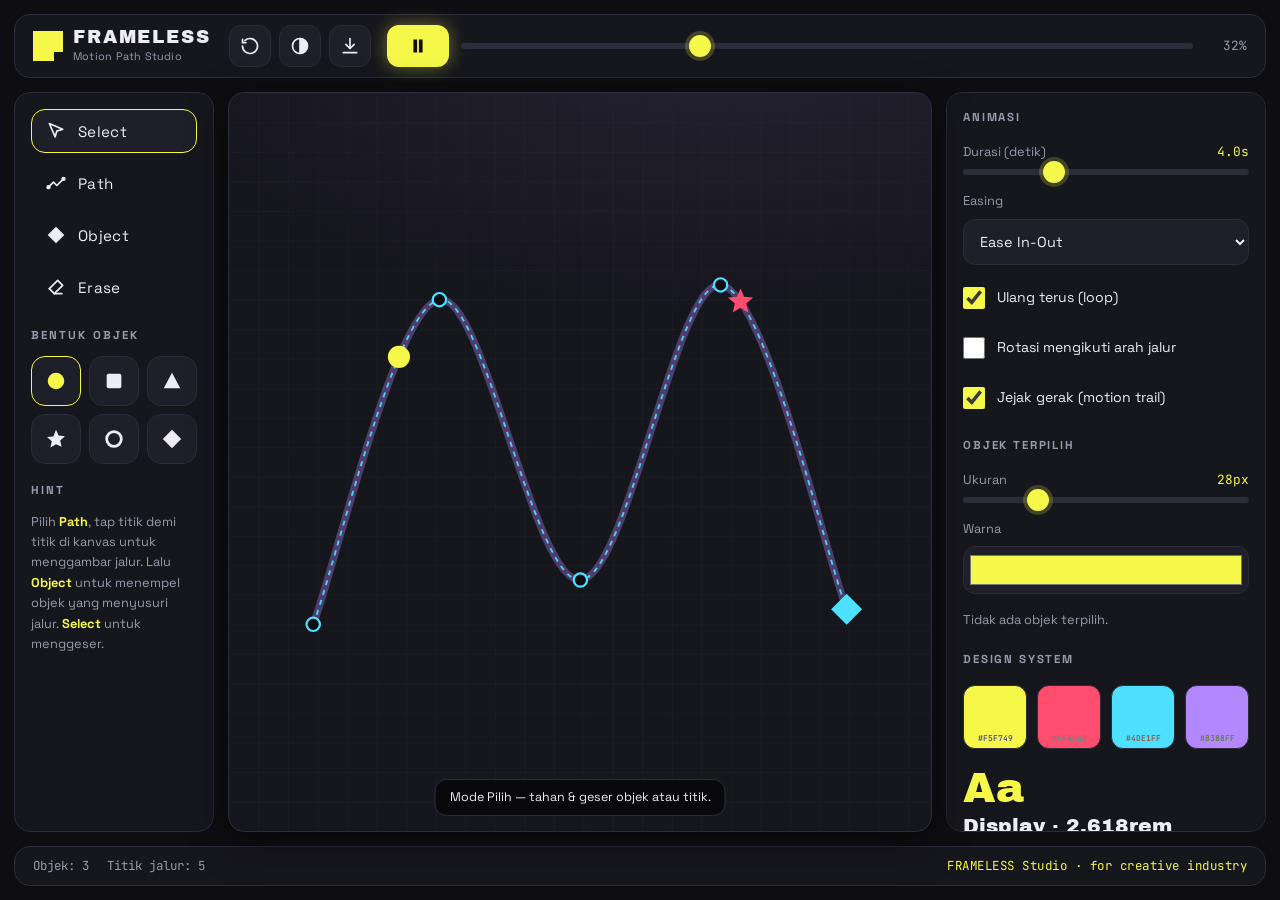
==== commit c6b95a99: "Ganti ikon ke SVG inline, perbaiki ikon rusak encoding" ====
--- a/index.html
+++ b/index.html
@@ -1,11 +1,11 @@
-﻿<!DOCTYPE html>
+<!DOCTYPE html>
 <html lang="id">
 <head>
   <meta charset="UTF-8" />
   <meta name="viewport" content="width=device-width, initial-scale=1.0, maximum-scale=1.0, user-scalable=no, viewport-fit=cover" />
   <meta name="theme-color" content="#0E0E12" />
-  <meta name="description" content="FRAMELESS Motion Path Animation Studio — alat multifungsi untuk desainer kreatif. Gambar jalur gerak, animasikan objek, dan kelola design system." />
-  <title>FRAMELESS · Motion Path Animation Studio</title>
+  <meta name="description" content="FRAMELESS Motion Path Animation Studio" />
+  <title>FRAMELESS - Motion Path Animation Studio</title>
   <link rel="preconnect" href="https://fonts.googleapis.com" />
   <link rel="preconnect" href="https://fonts.gstatic.com" crossorigin />
   <link href="https://fonts.googleapis.com/css2?family=Space+Grotesk:wght@400;500;700&family=Archivo+Black&family=JetBrains+Mono:wght@400;500&display=swap" rel="stylesheet" />
@@ -26,14 +26,23 @@
           </div>
         </div>
         <div class="topbar__actions">
-          <button class="icon-btn" id="btnReset" title="Reset">âŸ²</button>
-          <button class="icon-btn" id="btnTheme" title="Ganti tema">â—‘</button>
-          <button class="icon-btn" id="btnExport" title="Export JSON">â‡©</button>
+          <button class="icon-btn" id="btnReset" title="Reset" aria-label="Reset">
+            <svg viewBox="0 0 24 24" width="20" height="20" fill="none" stroke="currentColor" stroke-width="2" stroke-linecap="round" stroke-linejoin="round"><path d="M3 12a9 9 0 1 0 3-6.7"/><path d="M3 4v4h4"/></svg>
+          </button>
+          <button class="icon-btn" id="btnTheme" title="Ganti tema" aria-label="Ganti tema">
+            <svg viewBox="0 0 24 24" width="20" height="20" fill="none" stroke="currentColor" stroke-width="2" stroke-linecap="round" stroke-linejoin="round"><circle cx="12" cy="12" r="9"/><path d="M12 3v18" fill="currentColor"/><path d="M12 3a9 9 0 0 1 0 18z" fill="currentColor" stroke="none"/></svg>
+          </button>
+          <button class="icon-btn" id="btnExport" title="Export JSON" aria-label="Export JSON">
+            <svg viewBox="0 0 24 24" width="20" height="20" fill="none" stroke="currentColor" stroke-width="2" stroke-linecap="round" stroke-linejoin="round"><path d="M12 3v12"/><path d="M7 10l5 5 5-5"/><path d="M4 20h16"/></svg>
+          </button>
         </div>
       </div>
       <!-- Baris 2: play + timeline memanjang penuh -->
       <div class="topbar__row topbar__row--transport">
-        <button class="btn-play" id="btnPlay" title="Play / Pause">â–¶</button>
+        <button class="btn-play" id="btnPlay" title="Play / Pause" aria-label="Play / Pause">
+          <svg class="ico-play" viewBox="0 0 24 24" width="22" height="22" fill="currentColor"><path d="M7 5v14l12-7z"/></svg>
+          <svg class="ico-pause" viewBox="0 0 24 24" width="22" height="22" fill="currentColor" style="display:none"><path d="M7 5h4v14H7zM13 5h4v14h-4z"/></svg>
+        </button>
         <div class="scrubbar">
           <input type="range" id="scrubber" min="0" max="1000" value="0" step="1" aria-label="Garis waktu" />
           <span class="time" id="timeLabel">0%</span>
@@ -44,10 +53,18 @@
     <!-- ============ LEFT RAIL (desktop only) ============ -->
     <aside class="rail rail--left" aria-label="Perkakas">
       <nav class="tools" id="desktopTools">
-        <button class="tool is-active" data-tool="select"><span class="tool__icon">âŒ–</span><span class="tool__label">Select</span></button>
-        <button class="tool" data-tool="path"><span class="tool__icon">âœŽ</span><span class="tool__label">Path</span></button>
-        <button class="tool" data-tool="object"><span class="tool__icon">â—†</span><span class="tool__label">Object</span></button>
-        <button class="tool" data-tool="erase"><span class="tool__icon">âŒ«</span><span class="tool__label">Erase</span></button>
+        <button class="tool is-active" data-tool="select"><span class="tool__icon">
+          <svg viewBox="0 0 24 24" width="20" height="20" fill="none" stroke="currentColor" stroke-width="2" stroke-linecap="round" stroke-linejoin="round"><path d="M4 3l16 7-7 2-2 7z"/></svg>
+        </span><span class="tool__label">Select</span></button>
+        <button class="tool" data-tool="path"><span class="tool__icon">
+          <svg viewBox="0 0 24 24" width="20" height="20" fill="none" stroke="currentColor" stroke-width="2" stroke-linecap="round" stroke-linejoin="round"><path d="M3 17l6-6 4 4 8-8"/><circle cx="3" cy="17" r="1.6" fill="currentColor"/><circle cx="21" cy="7" r="1.6" fill="currentColor"/></svg>
+        </span><span class="tool__label">Path</span></button>
+        <button class="tool" data-tool="object"><span class="tool__icon">
+          <svg viewBox="0 0 24 24" width="20" height="20" fill="currentColor"><path d="M12 2l10 10-10 10L2 12z"/></svg>
+        </span><span class="tool__label">Object</span></button>
+        <button class="tool" data-tool="erase"><span class="tool__icon">
+          <svg viewBox="0 0 24 24" width="20" height="20" fill="none" stroke="currentColor" stroke-width="2" stroke-linecap="round" stroke-linejoin="round"><path d="M4 14l6 6h9"/><path d="M4 14L14 4l6 6-10 10"/></svg>
+        </span><span class="tool__label">Erase</span></button>
       </nav>
       <div class="rail__group">
         <div class="rail__title">Bentuk Objek</div>
@@ -89,11 +106,21 @@
 
     <!-- ============ BOTTOM TOOLBAR (mobile only) ============ -->
     <nav class="toolbar" id="mobileTools" aria-label="Perkakas">
-      <button class="tool is-active" data-tool="select"><span class="tool__icon">âŒ–</span><span class="tool__label">Pilih</span></button>
-      <button class="tool" data-tool="path"><span class="tool__icon">âœŽ</span><span class="tool__label">Jalur</span></button>
-      <button class="tool" data-tool="object"><span class="tool__icon">â—†</span><span class="tool__label">Objek</span></button>
-      <button class="tool" data-tool="erase"><span class="tool__icon">âŒ«</span><span class="tool__label">Hapus</span></button>
-      <button class="tool tool--sheet" id="btnSheet"><span class="tool__icon">âš™</span><span class="tool__label">Atur</span></button>
+      <button class="tool is-active" data-tool="select"><span class="tool__icon">
+        <svg viewBox="0 0 24 24" width="24" height="24" fill="none" stroke="currentColor" stroke-width="2" stroke-linecap="round" stroke-linejoin="round"><path d="M4 3l16 7-7 2-2 7z"/></svg>
+      </span><span class="tool__label">Pilih</span></button>
+      <button class="tool" data-tool="path"><span class="tool__icon">
+        <svg viewBox="0 0 24 24" width="24" height="24" fill="none" stroke="currentColor" stroke-width="2" stroke-linecap="round" stroke-linejoin="round"><path d="M3 17l6-6 4 4 8-8"/><circle cx="3" cy="17" r="1.6" fill="currentColor"/><circle cx="21" cy="7" r="1.6" fill="currentColor"/></svg>
+      </span><span class="tool__label">Jalur</span></button>
+      <button class="tool" data-tool="object"><span class="tool__icon">
+        <svg viewBox="0 0 24 24" width="24" height="24" fill="currentColor"><path d="M12 2l10 10-10 10L2 12z"/></svg>
+      </span><span class="tool__label">Objek</span></button>
+      <button class="tool" data-tool="erase"><span class="tool__icon">
+        <svg viewBox="0 0 24 24" width="24" height="24" fill="none" stroke="currentColor" stroke-width="2" stroke-linecap="round" stroke-linejoin="round"><path d="M4 14l6 6h9"/><path d="M4 14L14 4l6 6-10 10"/></svg>
+      </span><span class="tool__label">Hapus</span></button>
+      <button class="tool tool--sheet" id="btnSheet"><span class="tool__icon">
+        <svg viewBox="0 0 24 24" width="24" height="24" fill="none" stroke="currentColor" stroke-width="2" stroke-linecap="round" stroke-linejoin="round"><circle cx="12" cy="12" r="3.2"/><path d="M12 2v3M12 19v3M2 12h3M19 12h3M4.9 4.9l2.1 2.1M17 17l2.1 2.1M19.1 4.9L17 7M7 17l-2.1 2.1"/></svg>
+      </span><span class="tool__label">Atur</span></button>
     </nav>
 
     <!-- ============ STATUS BAR (desktop only) ============ -->
@@ -101,7 +128,7 @@
       <span id="statusObjects">Objek: 0</span>
       <span id="statusPoints">Titik jalur: 0</span>
       <span class="statusbar__spacer"></span>
-      <span class="statusbar__credit">FRAMELESS Studio Â· for creative industry</span>
+      <span class="statusbar__credit">FRAMELESS Studio · for creative industry</span>
     </footer>
   </div>
 
@@ -128,4 +155,4 @@
 
   <script src="app.js"></script>
 </body>
-</html>
+</html>
--- a/styles.css
+++ b/styles.css
@@ -1,7 +1,7 @@
-﻿/* =========================================================
-   FRAMELESS Â· Motion Path Animation Studio
-   Mobile-first responsive Â· "brutalist neon lab"
-   Golden Ratio Ï† = 1.618
+/* =========================================================
+   FRAMELESS · Motion Path Animation Studio
+   Mobile-first responsive · "brutalist neon lab"
+   Golden Ratio φ = 1.618
    ========================================================= */
 
 :root {
@@ -40,7 +40,7 @@
 button { font-family:inherit; }
 
 /* =========================================================
-   APP SHELL â€” default = MOBILE layout
+   APP SHELL — default = MOBILE layout
    ========================================================= */
 .app {
   display:grid;
@@ -169,9 +169,14 @@
   cursor:pointer; min-height:58px;
   transition:background .15s ease, color .15s ease, border-color .15s ease;
 }
-.tool .tool__icon { font-size:1.35rem; line-height:1; }
+.tool .tool__icon { line-height:0; display:grid; place-items:center; }
+.tool .tool__icon svg { display:block; }
 .tool .tool__label { font-size:.66rem; letter-spacing:.02em; }
 .tool.is-active { background:var(--bg-3); color:var(--accent); border-color:var(--accent); }
+
+/* ikon generik: ikut warna teks tombol */
+.icon-btn svg, .btn-play svg { display:block; }
+.shape svg { display:block; }
 
 /* tombol buka sheet properti sebagai item toolbar paling kanan */
 .tool--sheet { color:var(--accent-3); }
@@ -269,7 +274,7 @@
 .rail { display:none; }
 
 /* =========================================================
-   DESKTOP LAYOUT  (â‰¥ 900px)  â€” 3 kolom klasik
+   DESKTOP LAYOUT  (≥ 900px)  — 3 kolom klasik
    ========================================================= */
 @media (min-width:900px) {
   .app {
@@ -337,4 +342,4 @@
 
 /* scrollbar */
 .rail::-webkit-scrollbar, .sheet::-webkit-scrollbar { width:8px; }
-.rail::-webkit-scrollbar-thumb, .sheet::-webkit-scrollbar-thumb { background:var(--line); border-radius:8px; }
+.rail::-webkit-scrollbar-thumb, .sheet::-webkit-scrollbar-thumb { background:var(--line); border-radius:8px; }
